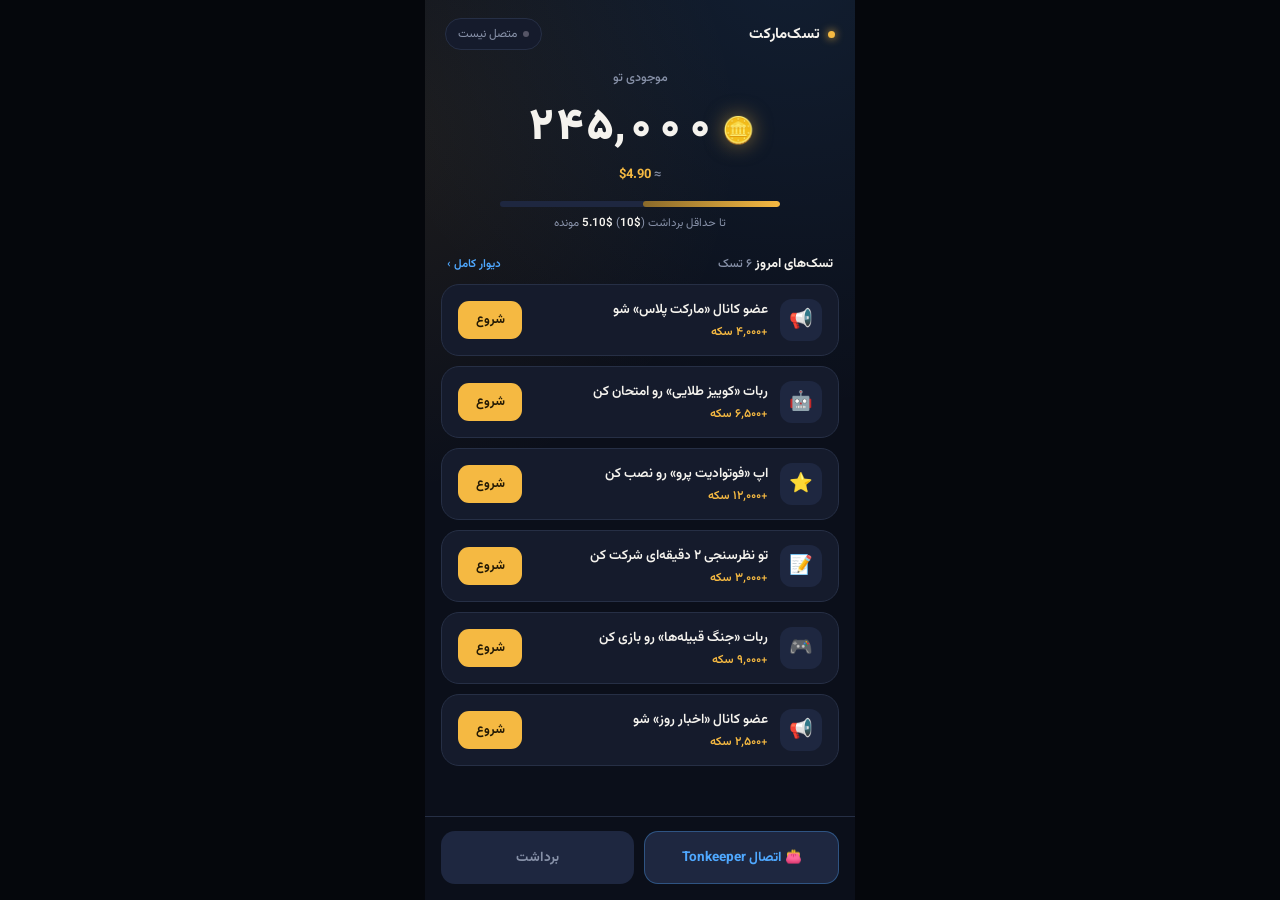
==== index2.html @ 749e546a "Create index2.html" ====
<!DOCTYPE html>
<html lang="fa" dir="rtl">
<head>
<meta charset="UTF-8">
<meta name="viewport" content="width=device-width, initial-scale=1.0, maximum-scale=1.0">
<title>تسک‌مارکت</title>
<link rel="preconnect" href="https://fonts.googleapis.com">
<link rel="preconnect" href="https://fonts.gstatic.com" crossorigin>
<link href="https://fonts.googleapis.com/css2?family=Vazirmatn:wght@400;500;600;700;900&display=swap" rel="stylesheet">
<style>
  :root {
    --bg: #0B0F1A;
    --surface: #151B2C;
    --surface-raised: #1E2740;
    --divider: #262F45;
    --gold: #F5B942;
    --gold-dim: #8A6A2A;
    --blue: #4FA8FF;
    --success: #4ADE80;
    --text: #F5F3EE;
    --text-muted: #8791A8;
    --radius: 18px;
  }

  * { box-sizing: border-box; margin: 0; padding: 0; }

  html, body {
    height: 100%;
    background: #05070C;
  }

  body {
    font-family: 'Vazirmatn', sans-serif;
    color: var(--text);
    display: flex;
    justify-content: center;
    align-items: stretch;
  }

  @media (prefers-reduced-motion: reduce) {
    *, *::before, *::after {
      animation-duration: 0.001ms !important;
      transition-duration: 0.001ms !important;
    }
  }

  .app {
    width: 100%;
    max-width: 430px;
    min-height: 100dvh;
    background: var(--bg);
    background-image:
      radial-gradient(circle at 85% -5%, rgba(79,168,255,0.10), transparent 45%),
      radial-gradient(circle at -10% 15%, rgba(245,185,66,0.08), transparent 40%);
    display: flex;
    flex-direction: column;
    position: relative;
  }

  /* header */
  .topbar {
    display: flex;
    align-items: center;
    justify-content: space-between;
    padding: 18px 20px 8px;
  }
  .brand {
    display: flex;
    align-items: center;
    gap: 8px;
    font-weight: 700;
    font-size: 15px;
    letter-spacing: 0.2px;
  }
  .brand-dot {
    width: 7px; height: 7px; border-radius: 50%;
    background: var(--gold);
    box-shadow: 0 0 8px var(--gold);
  }
  .wallet-pill {
    display: flex; align-items: center; gap: 6px;
    font-size: 12px; color: var(--text-muted);
    background: var(--surface);
    border: 1px solid var(--divider);
    padding: 6px 12px;
    border-radius: 999px;
  }
  .wallet-pill .pip {
    width: 6px; height: 6px; border-radius: 50%;
    background: #556; transition: background .3s;
  }
  .wallet-pill.connected .pip { background: var(--blue); box-shadow: 0 0 6px var(--blue); }

  /* balance hero */
  .hero {
    padding: 10px 24px 18px;
    text-align: center;
  }
  .hero-label {
    font-size: 12.5px;
    color: var(--text-muted);
    font-weight: 500;
  }
  .balance-row {
    display: flex;
    align-items: baseline;
    justify-content: center;
    gap: 8px;
    margin-top: 6px;
  }
  .coin-icon {
    font-size: 26px;
    filter: drop-shadow(0 0 10px rgba(245,185,66,0.5));
  }
  #balance {
    font-size: 44px;
    font-weight: 900;
    letter-spacing: -0.5px;
    font-variant-numeric: tabular-nums;
  }
  .usd-value {
    margin-top: 2px;
    font-size: 13px;
    color: var(--text-muted);
    font-weight: 500;
  }
  .usd-value strong { color: var(--gold); font-weight: 700; }

  .progress-wrap {
    margin: 16px auto 0;
    max-width: 280px;
  }
  .progress-track {
    height: 6px;
    background: var(--surface-raised);
    border-radius: 999px;
    overflow: hidden;
  }
  .progress-fill {
    height: 100%;
    width: 49%;
    border-radius: 999px;
    background: linear-gradient(90deg, var(--gold-dim), var(--gold));
    transition: width .6s cubic-bezier(.2,.8,.2,1);
  }
  .progress-text {
    margin-top: 7px;
    font-size: 11.5px;
    color: var(--text-muted);
  }
  .progress-text strong { color: var(--text); font-weight: 600; }

  /* section label */
  .section-label {
    padding: 4px 22px 10px;
    font-size: 13px;
    font-weight: 700;
    color: var(--text);
    display: flex;
    align-items: center;
    justify-content: space-between;
  }
  .section-label span.count {
    font-size: 12px;
    font-weight: 500;
    color: var(--text-muted);
  }

  /* task list */
  .tasks {
    flex: 1;
    overflow-y: auto;
    padding: 0 16px 18px;
    display: flex;
    flex-direction: column;
    gap: 10px;
    -webkit-overflow-scrolling: touch;
  }
  .task {
    background: var(--surface);
    border: 1px solid var(--divider);
    border-radius: var(--radius);
    padding: 14px 16px;
    display: flex;
    align-items: center;
    gap: 12px;
    transition: transform .2s, opacity .4s, border-color .3s;
  }
  .task-icon {
    width: 42px; height: 42px;
    border-radius: 12px;
    background: var(--surface-raised);
    display: flex; align-items: center; justify-content: center;
    font-size: 19px;
    flex-shrink: 0;
  }
  .task-body { flex: 1; min-width: 0; }
  .task-title {
    font-size: 13.5px;
    font-weight: 600;
    white-space: nowrap;
    overflow: hidden;
    text-overflow: ellipsis;
  }
  .task-reward {
    margin-top: 3px;
    font-size: 12px;
    color: var(--gold);
    font-weight: 600;
    display: flex;
    align-items: center;
    gap: 4px;
  }
  .task-btn {
    flex-shrink: 0;
    border: none;
    border-radius: 11px;
    padding: 9px 16px;
    font-family: inherit;
    font-size: 12.5px;
    font-weight: 700;
    background: var(--gold);
    color: #241a05;
    cursor: pointer;
    transition: transform .15s, background .2s, opacity .2s;
    min-width: 64px;
  }
  .task-btn:active { transform: scale(0.94); }
  .task-btn:focus-visible {
    outline: 2px solid var(--blue);
    outline-offset: 2px;
  }
  .task-btn.loading {
    background: var(--surface-raised);
    color: var(--text-muted);
    pointer-events: none;
  }
  .task.done {
    opacity: 0.45;
    border-color: var(--divider);
  }
  .task.done .task-btn {
    background: transparent;
    color: var(--success);
    pointer-events: none;
  }

  .empty-state {
    margin-top: 30px;
    text-align: center;
    color: var(--text-muted);
    font-size: 13.5px;
    line-height: 1.9;
    padding: 0 30px;
  }
  .empty-state .emoji { font-size: 30px; display: block; margin-bottom: 10px; }

  /* bottom wallet bar */
  .walletbar {
    padding: 14px 16px calc(16px + env(safe-area-inset-bottom));
    background: linear-gradient(180deg, transparent, var(--bg) 30%);
    border-top: 1px solid var(--divider);
    display: flex;
    gap: 10px;
  }
  .wb-btn {
    flex: 1;
    border: none;
    border-radius: 14px;
    padding: 15px;
    font-family: inherit;
    font-size: 13.5px;
    font-weight: 700;
    cursor: pointer;
    transition: transform .15s, opacity .25s, background .25s;
    display: flex;
    align-items: center;
    justify-content: center;
    gap: 8px;
  }
  .wb-btn:active { transform: scale(0.97); }
  .wb-connect {
    background: var(--surface-raised);
    color: var(--blue);
    border: 1px solid rgba(79,168,255,0.35);
  }
  .wb-withdraw {
    background: var(--gold);
    color: #241a05;
  }
  .wb-withdraw:disabled {
    background: var(--surface-raised);
    color: var(--text-muted);
    cursor: not-allowed;
  }
  .wb-btn.connected {
    background: rgba(79,168,255,0.12);
    color: var(--blue);
  }

  /* flying coin */
  .flying-coin {
    position: fixed;
    font-size: 20px;
    pointer-events: none;
    z-index: 50;
    filter: drop-shadow(0 0 6px rgba(245,185,66,0.7));
  }

  /* toast */
  .toast {
    position: fixed;
    left: 50%;
    bottom: 110px;
    transform: translateX(-50%) translateY(20px);
    background: var(--surface-raised);
    border: 1px solid var(--divider);
    color: var(--text);
    padding: 12px 20px;
    border-radius: 12px;
    font-size: 13px;
    font-weight: 600;
    opacity: 0;
    transition: opacity .3s, transform .3s;
    z-index: 60;
    max-width: 85%;
    text-align: center;
  }
  .toast.show {
    opacity: 1;
    transform: translateX(-50%) translateY(0);
  }
</style>
</head>
<body>

<div class="app">

  <div class="topbar">
    <div class="brand"><span class="brand-dot"></span>تسک‌مارکت</div>
    <div class="wallet-pill" id="walletPill"><span class="pip"></span><span id="walletPillText">متصل نیست</span></div>
  </div>

  <div class="hero">
    <div class="hero-label">موجودی تو</div>
    <div class="balance-row">
      <span class="coin-icon">🪙</span>
      <span id="balance">۲۴۵,۰۰۰</span>
    </div>
    <div class="usd-value">≈ <strong id="usdValue">$4.90</strong></div>

    <div class="progress-wrap">
      <div class="progress-track"><div class="progress-fill" id="progressFill"></div></div>
      <div class="progress-text" id="progressText">تا حداقل برداشت (<strong>$10</strong>) <strong id="remainText">$5.10</strong> مونده</div>
    </div>
  </div>

  <div class="section-label">
    <span>تسک‌های امروز <span class="count" id="taskCount">۶ تسک</span></span>
    <button id="openWallBtn" style="background:none;border:none;color:var(--blue);font-family:inherit;font-size:11.5px;font-weight:600;cursor:pointer;padding:0;">دیوار کامل ›</button>
  </div>

  <div class="tasks" id="taskList"></div>

  <div class="walletbar">
    <button class="wb-btn wb-connect" id="connectBtn">👛 اتصال Tonkeeper</button>
    <button class="wb-btn wb-withdraw" id="withdrawBtn" disabled>برداشت</button>
  </div>

  <div class="toast" id="toast"></div>
</div>

<script>
  // ====== GigaPub OfferWall config ======
  // TODO: پس از ساخت اپ تو partner.giga.pub، Project ID واقعی رو اینجا جایگزین کن
  const GIGAPUB_PROJECT_ID = '7551';

  // 1) Load SDK (safe/async loading — طبق راهنمای GigaPub)
  document.addEventListener('DOMContentLoaded', function () {
    if (!window.loadOfferWallSDK) {
      const script = document.createElement('script');
      script.src = 'https://wall.giga.pub/api/v1/loader.js?projectId=' + GIGAPUB_PROJECT_ID;
      script.async = true;
      document.head.appendChild(script);
    }
  });

  // 2) Initialize
  (window.loadGigaSDKCallbacks || (window.loadGigaSDKCallbacks = [])).push(() => {
    window.loadOfferWallSDK({ projectId: GIGAPUB_PROJECT_ID })
      .then(sdk => {
        window.gigaOfferWallSDK = sdk;

        // وقتی کاربر یه پیشنهاد واقعی رو تکمیل کرد
        sdk.on('rewardClaim', async (data) => {
          console.log('Reward claim received:', data);
          await creditUserReward(data);
          sdk.confirmReward(data.rewardId, data.hash);
        });

        // پیشنهادهای واقعی موجود رو بگیر و به‌جای دیتای ساختگی نشون بده
        sdk.getOffers()
          .then(res => {
            if (res && res.available && res.available.length) {
              tasks.length = 0;
              res.available.forEach(o => {
                tasks.push({
                  id: o.id,
                  icon: o.icon || '🎯',
                  title: o.title || o.name || 'پیشنهاد جدید',
                  reward: o.reward || o.payout || 0,
                  offerId: o.id,
                });
              });
              renderTasks();
            }
          })
          .catch(err => console.error('getOffers error:', err));
      })
      .catch(error => console.error('Error loading GigaPub SDK:', error));
  });

  // اعتبار سکه به موجودی کاربر — فعلاً سمت کلاینت، برای پروداکشن باید سمت سرور تایید بشه
  async function creditUserReward(data) {
    const from = state.balance;
    state.balance += Number(data.amount) || 0;
    updateBalanceUI(from);
    showToast('پاداش دریافت شد 🎉');
  }

  const COIN_PER_USD = 50000;
  const MIN_WITHDRAW_USD = 10;

  const state = {
    balance: 245000,
    walletConnected: false,
  };

  // دیتای نمایشی پیش‌فرض — به‌محض اینکه SDK لود بشه و Project ID درست باشه،
  // این آرایه با پیشنهادهای واقعی GigaPub جایگزین میشه (بالا، sdk.getOffers)
  const tasks = [
    { id: 1, icon: '📢', title: 'عضو کانال «مارکت پلاس» شو', reward: 4000 },
    { id: 2, icon: '🤖', title: 'ربات «کوییز طلایی» رو امتحان کن', reward: 6500 },
    { id: 3, icon: '⭐', title: 'اپ «فوتوادیت پرو» رو نصب کن', reward: 12000 },
    { id: 4, icon: '📝', title: 'تو نظرسنجی ۲ دقیقه‌ای شرکت کن', reward: 3000 },
    { id: 5, icon: '🎮', title: 'ربات «جنگ قبیله‌ها» رو بازی کن', reward: 9000 },
    { id: 6, icon: '📢', title: 'عضو کانال «اخبار روز» شو', reward: 2500 },
  ];

  const fmt = (n) => Math.round(n).toLocaleString('fa-IR');
  const usdFmt = (n) => '$' + n.toFixed(2);

  const taskListEl = document.getElementById('taskList');
  const balanceEl = document.getElementById('balance');
  const usdValueEl = document.getElementById('usdValue');
  const progressFillEl = document.getElementById('progressFill');
  const progressTextEl = document.getElementById('progressText');
  const remainTextEl = document.getElementById('remainText');
  const taskCountEl = document.getElementById('taskCount');
  const connectBtn = document.getElementById('connectBtn');
  const withdrawBtn = document.getElementById('withdrawBtn');
  const walletPill = document.getElementById('walletPill');
  const walletPillText = document.getElementById('walletPillText');
  const toastEl = document.getElementById('toast');

  function renderTasks() {
    taskListEl.innerHTML = '';
    const remaining = tasks.filter(t => !t.done).length;
    taskCountEl.textContent = fmt(remaining) + ' تسک';

    if (remaining === 0) {
      taskListEl.innerHTML = `
        <div class="empty-state">
          <span class="emoji">🎉</span>
          همه‌ی تسک‌های امروز رو انجام دادی.<br>فردا تسک‌های تازه اضافه می‌شن.
        </div>`;
      return;
    }

    tasks.forEach(task => {
      const el = document.createElement('div');
      el.className = 'task' + (task.done ? ' done' : '');
      el.id = 'task-' + task.id;
      el.innerHTML = `
        <div class="task-icon">${task.icon}</div>
        <div class="task-body">
          <div class="task-title">${task.title}</div>
          <div class="task-reward">+${fmt(task.reward)} سکه</div>
        </div>
        <button class="task-btn" data-id="${task.id}">${task.done ? '✓' : 'شروع'}</button>
      `;
      taskListEl.appendChild(el);
    });

    taskListEl.querySelectorAll('.task-btn').forEach(btn => {
      btn.addEventListener('click', onStartTask);
    });
  }

  function updateBalanceUI(animateFrom) {
    const usd = state.balance / COIN_PER_USD;
    usdValueEl.textContent = usdFmt(usd);

    const pct = Math.min(100, (usd / MIN_WITHDRAW_USD) * 100);
    progressFillEl.style.width = pct + '%';

    if (usd >= MIN_WITHDRAW_USD) {
      progressTextEl.innerHTML = `<strong>حداقل برداشت رو رد کردی 🎯</strong>`;
      withdrawBtn.disabled = !state.walletConnected;
    } else {
      const remain = MIN_WITHDRAW_USD - usd;
      progressTextEl.innerHTML = `تا حداقل برداشت (<strong>$10</strong>) <strong id="remainText">${usdFmt(remain)}</strong> مونده`;
      withdrawBtn.disabled = true;
    }

    if (animateFrom !== undefined) {
      animateCount(animateFrom, state.balance);
    } else {
      balanceEl.textContent = fmt(state.balance);
    }
  }

  function animateCount(from, to) {
    const dur = 700;
    const start = performance.now();
    function step(now) {
      const p = Math.min(1, (now - start) / dur);
      const eased = 1 - Math.pow(1 - p, 3);
      balanceEl.textContent = fmt(from + (to - from) * eased);
      if (p < 1) requestAnimationFrame(step);
    }
    requestAnimationFrame(step);
  }

  function showToast(msg) {
    toastEl.textContent = msg;
    toastEl.classList.add('show');
    setTimeout(() => toastEl.classList.remove('show'), 2200);
  }

  function flyCoin(fromEl) {
    const fromRect = fromEl.getBoundingClientRect();
    const toRect = balanceEl.getBoundingClientRect();

    const coin = document.createElement('div');
    coin.className = 'flying-coin';
    coin.textContent = '🪙';
    coin.style.left = fromRect.left + fromRect.width / 2 + 'px';
    coin.style.top = fromRect.top + fromRect.height / 2 + 'px';
    document.body.appendChild(coin);

    const dx = (toRect.left + toRect.width / 2) - (fromRect.left + fromRect.width / 2);
    const dy = (toRect.top + toRect.height / 2) - (fromRect.top + fromRect.height / 2);
    const liftY = -Math.abs(dy) * 0.35;

    const anim = coin.animate([
      { transform: 'translate(0,0) scale(1)', offset: 0 },
      { transform: `translate(${dx * 0.5}px, ${dy * 0.5 + liftY}px) scale(1.3)`, offset: 0.5 },
      { transform: `translate(${dx}px, ${dy}px) scale(0.4)`, opacity: 0.2, offset: 1 },
    ], { duration: 650, easing: 'cubic-bezier(.3,.6,.3,1)' });

    anim.onfinish = () => coin.remove();
  }

  function onStartTask(e) {
    const id = e.currentTarget.dataset.id;
    const task = tasks.find(t => String(t.id) === String(id));
    if (!task || task.done) return;

    // اگه این یه پیشنهاد واقعی GigaPub باشه، همون‌جا بازش کن؛
    // تکمیل و اعتبار سکه از طریق رویداد rewardClaim (بالا) انجام میشه، نه اینجا
    if (task.offerId && window.gigaOfferWallSDK) {
      window.gigaOfferWallSDK.openOffer(task.offerId);
      return;
    }

    const btn = e.currentTarget;
    btn.classList.add('loading');
    btn.textContent = 'در حال بررسی…';

    setTimeout(() => {
      task.done = true;
      const taskEl = document.getElementById('task-' + id);
      taskEl.classList.add('done');
      btn.classList.remove('loading');
      btn.textContent = '✓';

      flyCoin(btn);

      const from = state.balance;
      state.balance += task.reward;
      updateBalanceUI(from);

      const stillLeft = tasks.some(t => !t.done);
      if (!stillLeft) {
        setTimeout(renderTasks, 750);
      }
    }, 1300);
  }

  connectBtn.addEventListener('click', () => {
    if (state.walletConnected) return;
    connectBtn.textContent = 'در حال اتصال…';
    setTimeout(() => {
      state.walletConnected = true;
      connectBtn.textContent = '👛 UQAb…4f9c';
      connectBtn.classList.add('connected');
      walletPill.classList.add('connected');
      walletPillText.textContent = 'متصل';
      updateBalanceUI();
      showToast('کیف‌پول Tonkeeper وصل شد');
    }, 1000);
  });

  withdrawBtn.addEventListener('click', () => {
    if (withdrawBtn.disabled) return;
    showToast('درخواست برداشت ثبت شد ✅');
  });

  document.getElementById('openWallBtn').addEventListener('click', () => {
    if (window.gigaOfferWallSDK) {
      window.gigaOfferWallSDK.open();
    } else {
      showToast('در حال اتصال به سرور پیشنهادها…');
    }
  });

  renderTasks();
  updateBalanceUI();
</script>

</body>
</html>
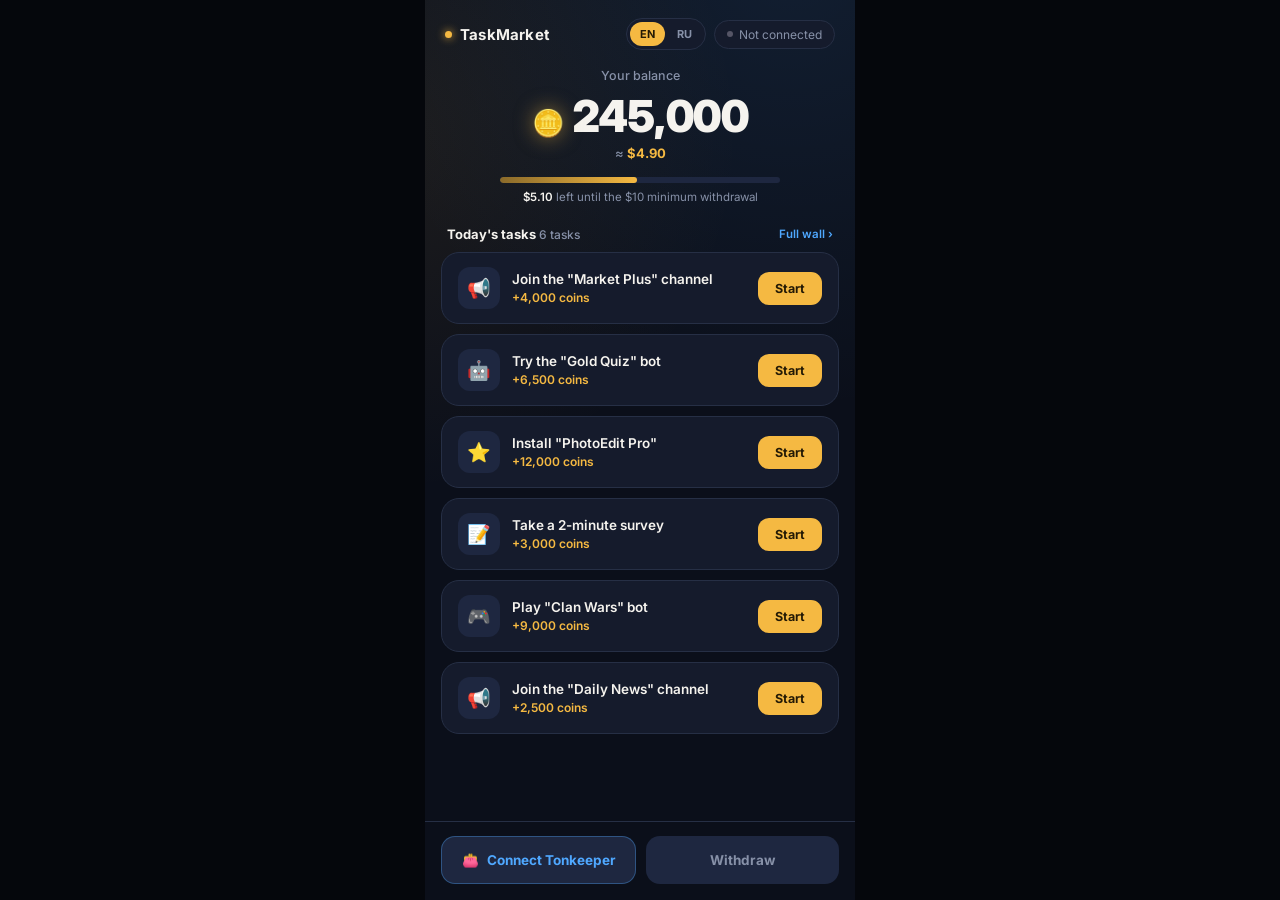
==== commit e439f436: "Create index2.html" ====
--- a/index2.html
+++ b/index2.html
@@ -1,12 +1,12 @@
 <!DOCTYPE html>
-<html lang="fa" dir="rtl">
+<html lang="en" dir="ltr">
 <head>
 <meta charset="UTF-8">
 <meta name="viewport" content="width=device-width, initial-scale=1.0, maximum-scale=1.0">
-<title>تسک‌مارکت</title>
+<title>TaskMarket</title>
 <link rel="preconnect" href="https://fonts.googleapis.com">
 <link rel="preconnect" href="https://fonts.gstatic.com" crossorigin>
-<link href="https://fonts.googleapis.com/css2?family=Vazirmatn:wght@400;500;600;700;900&display=swap" rel="stylesheet">
+<link href="https://fonts.googleapis.com/css2?family=Inter:wght@400;500;600;700;900&display=swap" rel="stylesheet">
 <style>
   :root {
     --bg: #0B0F1A;
@@ -30,7 +30,7 @@
   }
 
   body {
-    font-family: 'Vazirmatn', sans-serif;
+    font-family: 'Inter', sans-serif;
     color: var(--text);
     display: flex;
     justify-content: center;
@@ -63,6 +63,7 @@
     align-items: center;
     justify-content: space-between;
     padding: 18px 20px 8px;
+    gap: 10px;
   }
   .brand {
     display: flex;
@@ -76,6 +77,35 @@
     width: 7px; height: 7px; border-radius: 50%;
     background: var(--gold);
     box-shadow: 0 0 8px var(--gold);
+  }
+  .topbar-right {
+    display: flex;
+    align-items: center;
+    gap: 8px;
+  }
+  .lang-switch {
+    display: flex;
+    background: var(--surface);
+    border: 1px solid var(--divider);
+    border-radius: 999px;
+    padding: 3px;
+    gap: 2px;
+  }
+  .lang-btn {
+    border: none;
+    background: transparent;
+    color: var(--text-muted);
+    font-family: inherit;
+    font-size: 11px;
+    font-weight: 700;
+    padding: 5px 10px;
+    border-radius: 999px;
+    cursor: pointer;
+    transition: background .2s, color .2s;
+  }
+  .lang-btn.active {
+    background: var(--gold);
+    color: #241a05;
   }
   .wallet-pill {
     display: flex; align-items: center; gap: 6px;
@@ -84,6 +114,7 @@
     border: 1px solid var(--divider);
     padding: 6px 12px;
     border-radius: 999px;
+    white-space: nowrap;
   }
   .wallet-pill .pip {
     width: 6px; height: 6px; border-radius: 50%;
@@ -164,6 +195,16 @@
     font-size: 12px;
     font-weight: 500;
     color: var(--text-muted);
+  }
+  .open-wall-btn {
+    background: none;
+    border: none;
+    color: var(--blue);
+    font-family: inherit;
+    font-size: 11.5px;
+    font-weight: 600;
+    cursor: pointer;
+    padding: 0;
   }
 
   /* task list */
@@ -337,45 +378,100 @@
 <div class="app">
 
   <div class="topbar">
-    <div class="brand"><span class="brand-dot"></span>تسک‌مارکت</div>
-    <div class="wallet-pill" id="walletPill"><span class="pip"></span><span id="walletPillText">متصل نیست</span></div>
+    <div class="brand"><span class="brand-dot"></span><span id="brandText">TaskMarket</span></div>
+    <div class="topbar-right">
+      <div class="lang-switch">
+        <button class="lang-btn active" id="langEnBtn" data-lang="en">EN</button>
+        <button class="lang-btn" id="langRuBtn" data-lang="ru">RU</button>
+      </div>
+      <div class="wallet-pill" id="walletPill"><span class="pip"></span><span id="walletPillText">Not connected</span></div>
+    </div>
   </div>
 
   <div class="hero">
-    <div class="hero-label">موجودی تو</div>
+    <div class="hero-label" id="heroLabel">Your balance</div>
     <div class="balance-row">
       <span class="coin-icon">🪙</span>
-      <span id="balance">۲۴۵,۰۰۰</span>
+      <span id="balance">245,000</span>
     </div>
     <div class="usd-value">≈ <strong id="usdValue">$4.90</strong></div>
 
     <div class="progress-wrap">
       <div class="progress-track"><div class="progress-fill" id="progressFill"></div></div>
-      <div class="progress-text" id="progressText">تا حداقل برداشت (<strong>$10</strong>) <strong id="remainText">$5.10</strong> مونده</div>
+      <div class="progress-text" id="progressText"></div>
     </div>
   </div>
 
   <div class="section-label">
-    <span>تسک‌های امروز <span class="count" id="taskCount">۶ تسک</span></span>
-    <button id="openWallBtn" style="background:none;border:none;color:var(--blue);font-family:inherit;font-size:11.5px;font-weight:600;cursor:pointer;padding:0;">دیوار کامل ›</button>
+    <span><span id="tasksTodayLabel">Today's tasks</span> <span class="count" id="taskCount">6 tasks</span></span>
+    <button class="open-wall-btn" id="openWallBtn">Full wall ›</button>
   </div>
 
   <div class="tasks" id="taskList"></div>
 
   <div class="walletbar">
-    <button class="wb-btn wb-connect" id="connectBtn">👛 اتصال Tonkeeper</button>
-    <button class="wb-btn wb-withdraw" id="withdrawBtn" disabled>برداشت</button>
+    <button class="wb-btn wb-connect" id="connectBtn">👛 <span id="connectBtnLabel">Connect Tonkeeper</span></button>
+    <button class="wb-btn wb-withdraw" id="withdrawBtn" disabled><span id="withdrawBtnLabel">Withdraw</span></button>
   </div>
 
   <div class="toast" id="toast"></div>
 </div>
 
 <script>
+  // ====== i18n ======
+  const I18N = {
+    en: {
+      brand: 'TaskMarket',
+      notConnected: 'Not connected',
+      connected: 'Connected',
+      heroLabel: 'Your balance',
+      tasksToday: 'Today\'s tasks',
+      tasksCount: (n) => `${n} tasks`,
+      fullWall: 'Full wall ›',
+      connectWallet: 'Connect Tonkeeper',
+      connecting: 'Connecting…',
+      withdraw: 'Withdraw',
+      checking: 'Checking…',
+      emptyTitle: 'All of today\'s tasks are done.',
+      emptySub: 'New tasks arrive tomorrow.',
+      progressDone: 'You\'ve crossed the minimum withdrawal 🎯',
+      progressRemain: (usd) => `<strong>$${usd}</strong> left until the $10 minimum withdrawal`,
+      walletConnectedToast: 'Tonkeeper wallet connected',
+      withdrawToast: 'Withdrawal request submitted ✅',
+      rewardToast: 'Reward received 🎉',
+      loadingWall: 'Connecting to the offer wall…',
+      locale: 'en-US',
+    },
+    ru: {
+      brand: 'TaskMarket',
+      notConnected: 'Не подключено',
+      connected: 'Подключено',
+      heroLabel: 'Ваш баланс',
+      tasksToday: 'Задания на сегодня',
+      tasksCount: (n) => `${n} заданий`,
+      fullWall: 'Вся стена ›',
+      connectWallet: 'Подключить Tonkeeper',
+      connecting: 'Подключение…',
+      withdraw: 'Вывести',
+      checking: 'Проверка…',
+      emptyTitle: 'Все сегодняшние задания выполнены.',
+      emptySub: 'Новые задания появятся завтра.',
+      progressDone: 'Минимальная сумма для вывода достигнута 🎯',
+      progressRemain: (usd) => `Осталось <strong>$${usd}</strong> до минимума в $10`,
+      walletConnectedToast: 'Кошелёк Tonkeeper подключён',
+      withdrawToast: 'Заявка на вывод отправлена ✅',
+      rewardToast: 'Награда получена 🎉',
+      loadingWall: 'Подключение к стене предложений…',
+      locale: 'ru-RU',
+    }
+  };
+
+  let currentLang = 'en';
+  function t() { return I18N[currentLang]; }
+
   // ====== GigaPub OfferWall config ======
-  // TODO: پس از ساخت اپ تو partner.giga.pub، Project ID واقعی رو اینجا جایگزین کن
   const GIGAPUB_PROJECT_ID = '7551';
 
-  // 1) Load SDK (safe/async loading — طبق راهنمای GigaPub)
   document.addEventListener('DOMContentLoaded', function () {
     if (!window.loadOfferWallSDK) {
       const script = document.createElement('script');
@@ -385,20 +481,17 @@
     }
   });
 
-  // 2) Initialize
   (window.loadGigaSDKCallbacks || (window.loadGigaSDKCallbacks = [])).push(() => {
     window.loadOfferWallSDK({ projectId: GIGAPUB_PROJECT_ID })
       .then(sdk => {
         window.gigaOfferWallSDK = sdk;
 
-        // وقتی کاربر یه پیشنهاد واقعی رو تکمیل کرد
         sdk.on('rewardClaim', async (data) => {
           console.log('Reward claim received:', data);
           await creditUserReward(data);
           sdk.confirmReward(data.rewardId, data.hash);
         });
 
-        // پیشنهادهای واقعی موجود رو بگیر و به‌جای دیتای ساختگی نشون بده
         sdk.getOffers()
           .then(res => {
             if (res && res.available && res.available.length) {
@@ -407,7 +500,7 @@
                 tasks.push({
                   id: o.id,
                   icon: o.icon || '🎯',
-                  title: o.title || o.name || 'پیشنهاد جدید',
+                  title: o.title || o.name || 'New offer',
                   reward: o.reward || o.payout || 0,
                   offerId: o.id,
                 });
@@ -420,12 +513,37 @@
       .catch(error => console.error('Error loading GigaPub SDK:', error));
   });
 
-  // اعتبار سکه به موجودی کاربر — فعلاً سمت کلاینت، برای پروداکشن باید سمت سرور تایید بشه
+  const VERIFY_REWARD_URL = 'https://dppezqmhagqbpcemftyx.supabase.co/functions/v1/dynamic-api';
+  const SUPABASE_ANON_KEY = 'eyJhbGciOiJIUzI1NiIsInR5cCI6IkpXVCJ9.eyJpc3MiOiJzdXBhYmFzZSIsInJlZiI6ImRwcGV6cW1oYWdxYnBjZW1mdHl4Iiwicm9sZSI6ImFub24iLCJpYXQiOjE3ODQ1MzEyNTksImV4cCI6MjEwMDEwNzI1OX0.QFFjucr8_YhvWweCncNSj9JndQ-kimbo8GzD5LfZzbY';
+
   async function creditUserReward(data) {
-    const from = state.balance;
-    state.balance += Number(data.amount) || 0;
-    updateBalanceUI(from);
-    showToast('پاداش دریافت شد 🎉');
+    try {
+      const res = await fetch(VERIFY_REWARD_URL, {
+        method: 'POST',
+        headers: {
+          'Content-Type': 'application/json',
+          'Authorization': 'Bearer ' + SUPABASE_ANON_KEY,
+        },
+        body: JSON.stringify({
+          rewardId: data.rewardId,
+          userId: data.userId,
+          amount: data.amount,
+          hash: data.hash,
+        }),
+      });
+      const result = await res.json();
+
+      if (result.valid) {
+        const from = state.balance;
+        state.balance += Number(result.amount);
+        updateBalanceUI(from);
+        showToast(t().rewardToast);
+      } else {
+        console.warn('Reward rejected:', result.error || result);
+      }
+    } catch (err) {
+      console.error('verify-reward call failed:', err);
+    }
   }
 
   const COIN_PER_USD = 50000;
@@ -436,18 +554,17 @@
     walletConnected: false,
   };
 
-  // دیتای نمایشی پیش‌فرض — به‌محض اینکه SDK لود بشه و Project ID درست باشه،
-  // این آرایه با پیشنهادهای واقعی GigaPub جایگزین میشه (بالا، sdk.getOffers)
+  // Demo placeholder data — replaced automatically by real GigaPub offers once the SDK connects
   const tasks = [
-    { id: 1, icon: '📢', title: 'عضو کانال «مارکت پلاس» شو', reward: 4000 },
-    { id: 2, icon: '🤖', title: 'ربات «کوییز طلایی» رو امتحان کن', reward: 6500 },
-    { id: 3, icon: '⭐', title: 'اپ «فوتوادیت پرو» رو نصب کن', reward: 12000 },
-    { id: 4, icon: '📝', title: 'تو نظرسنجی ۲ دقیقه‌ای شرکت کن', reward: 3000 },
-    { id: 5, icon: '🎮', title: 'ربات «جنگ قبیله‌ها» رو بازی کن', reward: 9000 },
-    { id: 6, icon: '📢', title: 'عضو کانال «اخبار روز» شو', reward: 2500 },
+    { id: 1, icon: '📢', title: 'Join the "Market Plus" channel', reward: 4000 },
+    { id: 2, icon: '🤖', title: 'Try the "Gold Quiz" bot', reward: 6500 },
+    { id: 3, icon: '⭐', title: 'Install "PhotoEdit Pro"', reward: 12000 },
+    { id: 4, icon: '📝', title: 'Take a 2-minute survey', reward: 3000 },
+    { id: 5, icon: '🎮', title: 'Play "Clan Wars" bot', reward: 9000 },
+    { id: 6, icon: '📢', title: 'Join the "Daily News" channel', reward: 2500 },
   ];
 
-  const fmt = (n) => Math.round(n).toLocaleString('fa-IR');
+  const fmt = (n) => Math.round(n).toLocaleString(t().locale);
   const usdFmt = (n) => '$' + n.toFixed(2);
 
   const taskListEl = document.getElementById('taskList');
@@ -455,24 +572,29 @@
   const usdValueEl = document.getElementById('usdValue');
   const progressFillEl = document.getElementById('progressFill');
   const progressTextEl = document.getElementById('progressText');
-  const remainTextEl = document.getElementById('remainText');
   const taskCountEl = document.getElementById('taskCount');
   const connectBtn = document.getElementById('connectBtn');
+  const connectBtnLabel = document.getElementById('connectBtnLabel');
   const withdrawBtn = document.getElementById('withdrawBtn');
+  const withdrawBtnLabel = document.getElementById('withdrawBtnLabel');
   const walletPill = document.getElementById('walletPill');
   const walletPillText = document.getElementById('walletPillText');
   const toastEl = document.getElementById('toast');
+  const brandText = document.getElementById('brandText');
+  const heroLabel = document.getElementById('heroLabel');
+  const tasksTodayLabel = document.getElementById('tasksTodayLabel');
+  const openWallBtn = document.getElementById('openWallBtn');
 
   function renderTasks() {
     taskListEl.innerHTML = '';
-    const remaining = tasks.filter(t => !t.done).length;
-    taskCountEl.textContent = fmt(remaining) + ' تسک';
+    const remaining = tasks.filter(x => !x.done).length;
+    taskCountEl.textContent = t().tasksCount(remaining);
 
     if (remaining === 0) {
       taskListEl.innerHTML = `
         <div class="empty-state">
           <span class="emoji">🎉</span>
-          همه‌ی تسک‌های امروز رو انجام دادی.<br>فردا تسک‌های تازه اضافه می‌شن.
+          ${t().emptyTitle}<br>${t().emptySub}
         </div>`;
       return;
     }
@@ -485,9 +607,9 @@
         <div class="task-icon">${task.icon}</div>
         <div class="task-body">
           <div class="task-title">${task.title}</div>
-          <div class="task-reward">+${fmt(task.reward)} سکه</div>
+          <div class="task-reward">+${fmt(task.reward)} coins</div>
         </div>
-        <button class="task-btn" data-id="${task.id}">${task.done ? '✓' : 'شروع'}</button>
+        <button class="task-btn" data-id="${task.id}">${task.done ? '✓' : (currentLang === 'ru' ? 'Начать' : 'Start')}</button>
       `;
       taskListEl.appendChild(el);
     });
@@ -505,11 +627,11 @@
     progressFillEl.style.width = pct + '%';
 
     if (usd >= MIN_WITHDRAW_USD) {
-      progressTextEl.innerHTML = `<strong>حداقل برداشت رو رد کردی 🎯</strong>`;
+      progressTextEl.innerHTML = `<strong>${t().progressDone}</strong>`;
       withdrawBtn.disabled = !state.walletConnected;
     } else {
-      const remain = MIN_WITHDRAW_USD - usd;
-      progressTextEl.innerHTML = `تا حداقل برداشت (<strong>$10</strong>) <strong id="remainText">${usdFmt(remain)}</strong> مونده`;
+      const remain = (MIN_WITHDRAW_USD - usd).toFixed(2);
+      progressTextEl.innerHTML = t().progressRemain(remain);
       withdrawBtn.disabled = true;
     }
 
@@ -564,11 +686,9 @@
 
   function onStartTask(e) {
     const id = e.currentTarget.dataset.id;
-    const task = tasks.find(t => String(t.id) === String(id));
+    const task = tasks.find(x => String(x.id) === String(id));
     if (!task || task.done) return;
 
-    // اگه این یه پیشنهاد واقعی GigaPub باشه، همون‌جا بازش کن؛
-    // تکمیل و اعتبار سکه از طریق رویداد rewardClaim (بالا) انجام میشه، نه اینجا
     if (task.offerId && window.gigaOfferWallSDK) {
       window.gigaOfferWallSDK.openOffer(task.offerId);
       return;
@@ -576,7 +696,7 @@
 
     const btn = e.currentTarget;
     btn.classList.add('loading');
-    btn.textContent = 'در حال بررسی…';
+    btn.textContent = t().checking;
 
     setTimeout(() => {
       task.done = true;
@@ -591,7 +711,7 @@
       state.balance += task.reward;
       updateBalanceUI(from);
 
-      const stillLeft = tasks.some(t => !t.done);
+      const stillLeft = tasks.some(x => !x.done);
       if (!stillLeft) {
         setTimeout(renderTasks, 750);
       }
@@ -600,33 +720,52 @@
 
   connectBtn.addEventListener('click', () => {
     if (state.walletConnected) return;
-    connectBtn.textContent = 'در حال اتصال…';
+    connectBtnLabel.textContent = t().connecting;
     setTimeout(() => {
       state.walletConnected = true;
-      connectBtn.textContent = '👛 UQAb…4f9c';
+      connectBtnLabel.textContent = 'UQAb…4f9c';
       connectBtn.classList.add('connected');
       walletPill.classList.add('connected');
-      walletPillText.textContent = 'متصل';
+      walletPillText.textContent = t().connected;
       updateBalanceUI();
-      showToast('کیف‌پول Tonkeeper وصل شد');
+      showToast(t().walletConnectedToast);
     }, 1000);
   });
 
   withdrawBtn.addEventListener('click', () => {
     if (withdrawBtn.disabled) return;
-    showToast('درخواست برداشت ثبت شد ✅');
+    showToast(t().withdrawToast);
   });
 
-  document.getElementById('openWallBtn').addEventListener('click', () => {
+  openWallBtn.addEventListener('click', () => {
     if (window.gigaOfferWallSDK) {
       window.gigaOfferWallSDK.open();
     } else {
-      showToast('در حال اتصال به سرور پیشنهادها…');
+      showToast(t().loadingWall);
     }
   });
 
-  renderTasks();
-  updateBalanceUI();
+  function applyLanguage(lang) {
+    currentLang = lang;
+    document.getElementById('langEnBtn').classList.toggle('active', lang === 'en');
+    document.getElementById('langRuBtn').classList.toggle('active', lang === 'ru');
+
+    brandText.textContent = t().brand;
+    walletPillText.textContent = state.walletConnected ? t().connected : t().notConnected;
+    heroLabel.textContent = t().heroLabel;
+    tasksTodayLabel.textContent = t().tasksToday;
+    openWallBtn.textContent = t().fullWall;
+    connectBtnLabel.textContent = state.walletConnected ? connectBtnLabel.textContent : t().connectWallet;
+    withdrawBtnLabel.textContent = t().withdraw;
+
+    renderTasks();
+    updateBalanceUI();
+  }
+
+  document.getElementById('langEnBtn').addEventListener('click', () => applyLanguage('en'));
+  document.getElementById('langRuBtn').addEventListener('click', () => applyLanguage('ru'));
+
+  applyLanguage('en');
 </script>
 
 </body>
